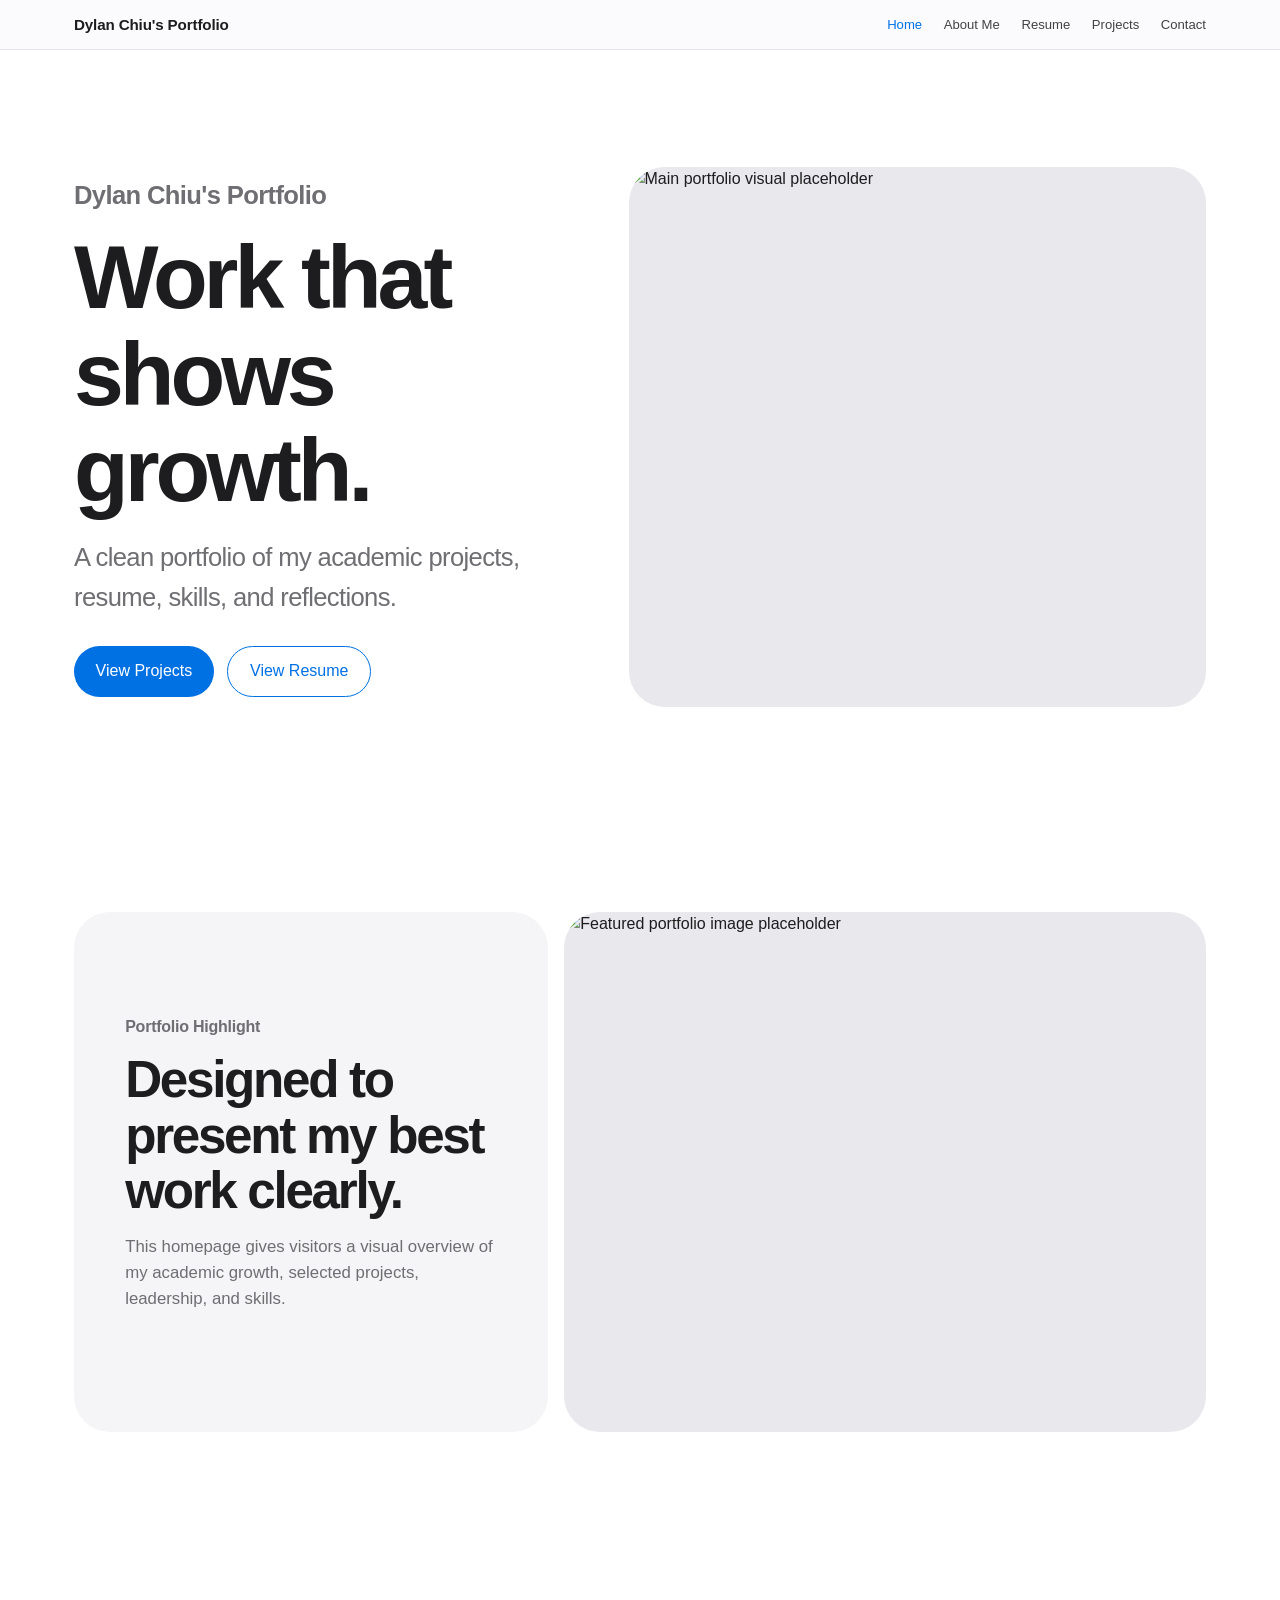
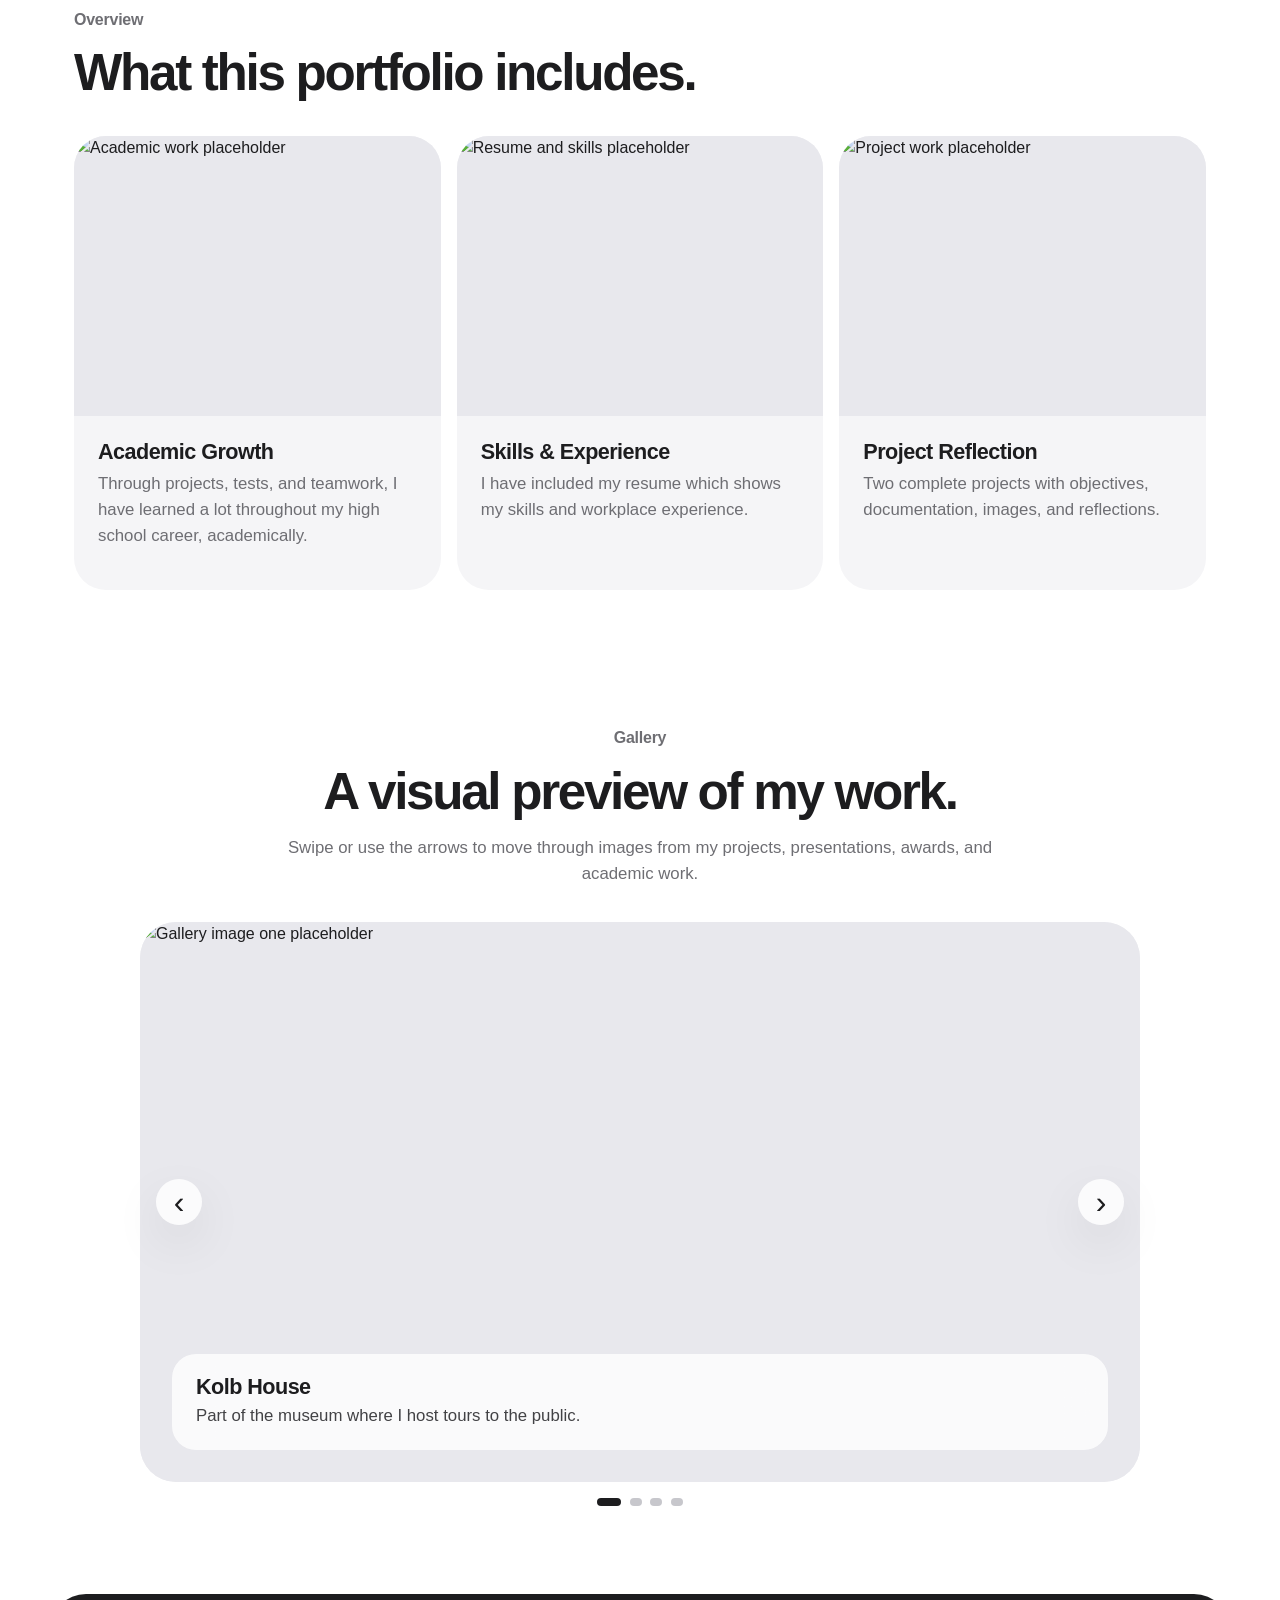
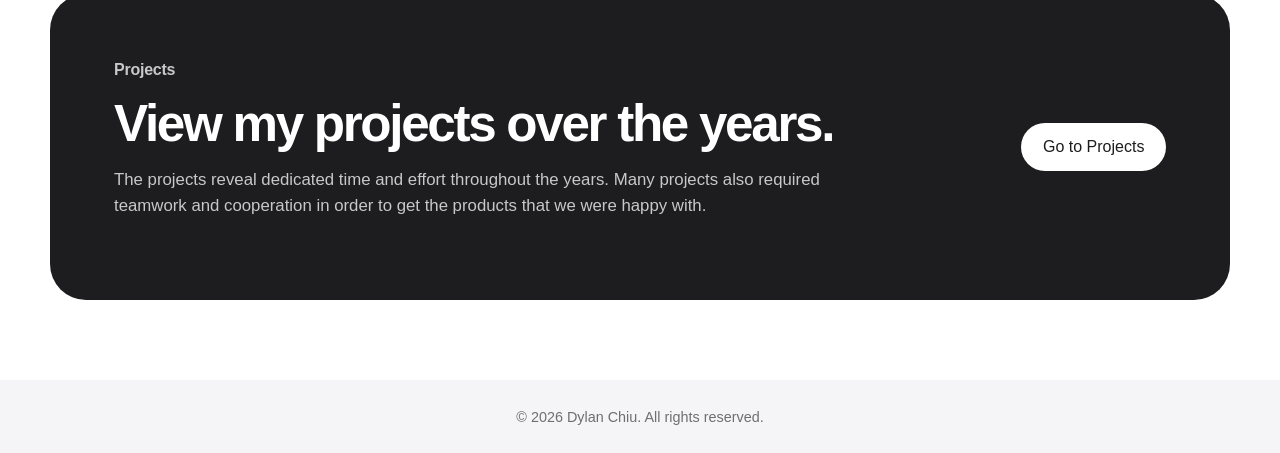
==== index.html @ 3a3d40ba "Add files via upload" ====
<!DOCTYPE html>
<html lang="en">
<head>
  <meta charset="UTF-8" />
  <meta name="viewport" content="width=device-width, initial-scale=1.0" />
  <title>Dylan Chiu's | Portfolio</title>
  <link rel="stylesheet" href="styles.css" />
</head>
<body>
  <header class="site-header">
    <nav class="navbar">
      <a href="index.html" class="site-name">Dylan Chiu's Portfolio</a>

      <button class="menu-toggle" id="menuToggle" aria-label="Open navigation menu">
        ☰
      </button>

      <ul class="nav-links" id="navLinks">
        <li><a href="index.html" class="active">Home</a></li>
        <li><a href="about.html">About Me</a></li>
        <li><a href="resume.html">Resume</a></li>
        <li><a href="projects.html">Projects</a></li>
        <li><a href="contact.html">Contact</a></li>
      </ul>
    </nav>
  </header>

  <main>
    <section class="hero home-hero">
      <div class="hero-text">
        <p class="eyebrow">Dylan Chiu's Portfolio</p>
        <h1>Work that shows growth.</h1>
        <p>
          A clean portfolio of my academic projects, resume, skills, and reflections.
        </p>
        <div class="hero-buttons">
          <a href="projects.html" class="button primary-button">View Projects</a>
          <a href="resume.html" class="button secondary-button">View Resume</a>
        </div>
      </div>

      <div class="hero-image-card">
        <img
          src="images/home-hero.jpeg"
          alt="Main portfolio visual placeholder"
          class="hero-main-image"
        />
      </div>
    </section>

    <section class="section feature-showcase">
      <div class="feature-text">
        <p class="eyebrow">Portfolio Highlight</p>
        <h2>Designed to present my best work clearly.</h2>
        <p>
          This homepage gives visitors a visual overview of my academic growth,
          selected projects, leadership, and skills.
        </p>
      </div>

      <div class="wide-image-card">
        <img
          src="images/home-feature.jpeg"
          alt="Featured portfolio image placeholder"
          class="wide-image"
        />
      </div>
    </section>

    <section class="section">
      <div class="section-heading">
        <p class="eyebrow">Overview</p>
        <h2>What this portfolio includes.</h2>
      </div>

      <div class="image-card-grid">
        <article class="image-card">
          <img
            src="images/home-academic.jpeg"
            alt="Academic work placeholder"
            class="card-image"
          />
          <div class="image-card-content">
            <h3>Academic Growth</h3>
            <p>
              Through projects, tests, and teamwork, I have learned a lot throughout my high school career, academically.
            </p>
          </div>
        </article>

        <article class="image-card">
          <img
            src="images/home-resume.jpeg"
            alt="Resume and skills placeholder"
            class="card-image"
          />
          <div class="image-card-content">
            <h3>Skills & Experience</h3>
            <p>
              I have included my resume which shows my skills and workplace experience.
            </p>
          </div>
        </article>

        <article class="image-card">
          <img
            src="images/home-projects.png"
            alt="Project work placeholder"
            class="card-image"
          />
          <div class="image-card-content">
            <h3>Project Reflection</h3>
            <p>
              Two complete projects with objectives, documentation, images, and reflections.
            </p>
          </div>
        </article>
      </div>
    </section>

    <section class="section slider-section">
      <div class="section-heading centered-heading">
        <p class="eyebrow">Gallery</p>
        <h2>A visual preview of my work.</h2>
        <p>
          Swipe or use the arrows to move through images from my projects,
          presentations, awards, and academic work.
        </p>
      </div>

      <div class="slider-container">
        <button class="slider-button prev-button" id="prevSlide" aria-label="Previous image">
          ‹
        </button>

        <div class="slider-window">
          <div class="slider-track" id="sliderTrack">
            <div class="slide">
              <img src="images/gallery-one.jpeg" alt="Gallery image one placeholder" />
              <div class="slide-caption">
                <h3>Kolb House</h3>
                <p>Part of the museum where I host tours to the public.</p>
              </div>
            </div>

            <div class="slide">
              <img src="images/gallery-two.jpeg" alt="Gallery image two placeholder" />
              <div class="slide-caption">
                <h3>Dublin Archives</h3>
                <p>A social media account I created to publicize my work to the public.</p>
              </div>
            </div>

            <div class="slide">
              <img src="images/gallery-three.jpeg" alt="Gallery image three placeholder" />
              <div class="slide-caption">
                <h3>Soccer</h3>
                <p>Being on the soccer team at EHS for three years developed my teamwork skills.</p>
              </div>
            </div>

            <div class="slide">
              <img src="images/gallery-four.jpeg" alt="Gallery image four placeholder" />
              <div class="slide-caption">
                <h3>Cross Country</h3>
                <p>Cross country allowed me to meet new people and form new connections in my freshmen year.</p>
              </div>
            </div>
          </div>
        </div>

        <button class="slider-button next-button" id="nextSlide" aria-label="Next image">
          ›
        </button>
      </div>

      <div class="slider-dots" id="sliderDots">
        <button class="dot active" aria-label="Go to slide 1"></button>
        <button class="dot" aria-label="Go to slide 2"></button>
        <button class="dot" aria-label="Go to slide 3"></button>
        <button class="dot" aria-label="Go to slide 4"></button>
      </div>
    </section>

    <section class="section highlight-section">
      <div>
        <p class="eyebrow">Projects</p>
        <h2>View my projects over the years.</h2>
        <p>
          The projects reveal dedicated time and effort throughout the years. Many projects also required teamwork and cooperation in order to get the products that we were happy with.
        </p>
      </div>
      <a href="projects.html" class="button primary-button">Go to Projects</a>
    </section>
  </main>

  <footer class="footer">
    <p>&copy; 2026 Dylan Chiu. All rights reserved.</p>
  </footer>

  <script src="script.js"></script>
</body>
</html>
---- styles.css ----
:root {
  --black: #1d1d1f;
  --dark-gray: #424245;
  --medium-gray: #6e6e73;
  --light-gray: #f5f5f7;
  --border-gray: #d2d2d7;
  --white: #ffffff;
  --blue: #0071e3;
  --blue-hover: #0077ed;
  --shadow: 0 18px 50px rgba(0, 0, 0, 0.08);
  --radius: 28px;
  --max-width: 1180px;
}

* {
  box-sizing: border-box;
}

html {
  scroll-behavior: smooth;
}

body {
  margin: 0;
  font-family: -apple-system, BlinkMacSystemFont, "SF Pro Display", "SF Pro Text",
    "Helvetica Neue", Arial, sans-serif;
  background: var(--white);
  color: var(--black);
  line-height: 1.55;
  -webkit-font-smoothing: antialiased;
}

img {
  max-width: 100%;
  display: block;
}

a {
  color: inherit;
}

p {
  margin-top: 0;
  color: var(--medium-gray);
  font-size: 1.05rem;
}

h1,
h2,
h3 {
  color: var(--black);
  line-height: 1.08;
  margin-top: 0;
  font-weight: 700;
  letter-spacing: -0.045em;
}

h1 {
  font-size: clamp(3rem, 7vw, 6.25rem);
  margin-bottom: 1.2rem;
}

h2 {
  font-size: clamp(2.1rem, 4vw, 4rem);
  margin-bottom: 1rem;
}

h3 {
  font-size: 1.35rem;
  letter-spacing: -0.025em;
}

ul {
  padding-left: 1.25rem;
}

li {
  color: var(--medium-gray);
  margin-bottom: 0.45rem;
}

/* Header */

.site-header {
  position: sticky;
  top: 0;
  z-index: 100;
  background: rgba(251, 251, 253, 0.82);
  backdrop-filter: saturate(180%) blur(20px);
  border-bottom: 1px solid rgba(210, 210, 215, 0.5);
}

.navbar {
  max-width: var(--max-width);
  margin: 0 auto;
  padding: 0.75rem 1.5rem;
  display: flex;
  align-items: center;
  justify-content: space-between;
}

.site-name {
  text-decoration: none;
  font-size: 0.95rem;
  font-weight: 600;
  color: var(--black);
  letter-spacing: -0.01em;
}

.nav-links {
  list-style: none;
  display: flex;
  align-items: center;
  gap: 1.35rem;
  padding: 0;
  margin: 0;
}

.nav-links li {
  margin: 0;
}

.nav-links a {
  text-decoration: none;
  color: var(--dark-gray);
  font-size: 0.82rem;
  font-weight: 400;
  transition: color 0.2s ease;
}

.nav-links a:hover,
.nav-links a.active {
  color: var(--blue);
}

.menu-toggle {
  display: none;
  border: none;
  background: transparent;
  color: var(--black);
  font-size: 1.35rem;
  cursor: pointer;
}

/* Layout */

main {
  min-height: 80vh;
}

.section,
.hero,
.page-header {
  max-width: var(--max-width);
  margin: 0 auto;
  padding: 5.5rem 1.5rem;
}

.page-header {
  text-align: center;
  padding-top: 6rem;
  padding-bottom: 3rem;
}

.page-header p {
  max-width: 760px;
  margin-left: auto;
  margin-right: auto;
  font-size: clamp(1.15rem, 2vw, 1.55rem);
}

.eyebrow {
  color: var(--medium-gray);
  text-transform: none;
  font-size: 1rem;
  font-weight: 600;
  letter-spacing: -0.015em;
  margin-bottom: 0.8rem;
}

.section-heading {
  max-width: 820px;
  margin-bottom: 2.2rem;
}

.centered-heading {
  text-align: center;
  margin-left: auto;
  margin-right: auto;
}

.centered-heading p {
  max-width: 720px;
  margin-left: auto;
  margin-right: auto;
}

/* Buttons */

.button {
  display: inline-flex;
  align-items: center;
  justify-content: center;
  text-decoration: none;
  border-radius: 999px;
  padding: 0.75rem 1.35rem;
  font-size: 1rem;
  font-weight: 500;
  transition: background 0.2s ease, color 0.2s ease, transform 0.2s ease;
}

.button:hover {
  transform: translateY(-1px);
}

.primary-button {
  background: var(--blue);
  color: white;
}

.primary-button:hover {
  background: var(--blue-hover);
}

.secondary-button {
  background: transparent;
  color: var(--blue);
  border: 1px solid var(--blue);
}

.secondary-button:hover {
  background: var(--blue);
  color: white;
}

/* Home */

.hero {
  min-height: 86vh;
  display: grid;
  grid-template-columns: 1.15fr 0.85fr;
  gap: 2rem;
  align-items: center;
}

.home-hero {
  grid-template-columns: 0.95fr 1.05fr;
}

.hero-text {
  text-align: left;
}

.hero-text p {
  max-width: 720px;
  font-size: clamp(1.2rem, 2vw, 1.65rem);
  color: var(--medium-gray);
  letter-spacing: -0.025em;
}

.hero-buttons {
  display: flex;
  gap: 0.85rem;
  flex-wrap: wrap;
  margin-top: 1.8rem;
}

.hero-image-card {
  background: var(--light-gray);
  border-radius: 36px;
  overflow: hidden;
  min-height: 540px;
}

.hero-main-image {
  width: 100%;
  height: 100%;
  min-height: 540px;
  object-fit: cover;
  background: #e8e8ed;
}

.feature-showcase {
  display: grid;
  grid-template-columns: 0.85fr 1.15fr;
  gap: 1rem;
  align-items: stretch;
}

.feature-text {
  background: var(--light-gray);
  border-radius: 36px;
  padding: clamp(2rem, 4vw, 4rem);
  display: flex;
  flex-direction: column;
  justify-content: center;
}

.wide-image-card {
  border-radius: 36px;
  overflow: hidden;
  background: #e8e8ed;
  min-height: 520px;
}

.wide-image {
  width: 100%;
  height: 100%;
  min-height: 520px;
  object-fit: cover;
}

.image-card-grid {
  display: grid;
  grid-template-columns: repeat(3, 1fr);
  gap: 1rem;
}

.image-card {
  background: var(--light-gray);
  border-radius: 32px;
  overflow: hidden;
}

.card-image {
  width: 100%;
  height: 280px;
  object-fit: cover;
  background: #e8e8ed;
}

.image-card-content {
  padding: 1.5rem;
}

.image-card-content h3 {
  margin-bottom: 0.5rem;
}

/* Cards */

.three-column-grid {
  display: grid;
  grid-template-columns: repeat(3, 1fr);
  gap: 1rem;
}

.card,
.content-block,
.sidebar-card,
.resume-section {
  background: var(--light-gray);
  border: none;
  border-radius: var(--radius);
  padding: 2rem;
  box-shadow: none;
}

.card {
  min-height: 260px;
  display: flex;
  flex-direction: column;
  justify-content: flex-start;
}

.highlight-section {
  background: var(--black);
  color: white;
  border-radius: 36px;
  padding: 4rem;
  margin-bottom: 5rem;
  display: flex;
  align-items: center;
  justify-content: space-between;
  gap: 2rem;
}

.highlight-section h2 {
  color: white;
}

.highlight-section p {
  color: #c7c7cc;
  max-width: 780px;
}

.highlight-section .primary-button {
  background: white;
  color: var(--black);
}

.highlight-section .primary-button:hover {
  background: var(--light-gray);
}

/* Slider */

.slider-section {
  padding-top: 3rem;
}

.slider-container {
  position: relative;
  max-width: 1000px;
  margin: 2rem auto 0;
}

.slider-window {
  overflow: hidden;
  border-radius: 36px;
  background: var(--light-gray);
}

.slider-track {
  display: flex;
  transition: transform 0.45s ease;
  touch-action: pan-y;
}

.slide {
  min-width: 100%;
  position: relative;
  background: var(--light-gray);
}

.slide img {
  width: 100%;
  height: 560px;
  object-fit: cover;
  background: #e8e8ed;
}

.slide-caption {
  position: absolute;
  left: 2rem;
  right: 2rem;
  bottom: 2rem;
  background: rgba(255, 255, 255, 0.78);
  backdrop-filter: blur(18px);
  border-radius: 24px;
  padding: 1.3rem 1.5rem;
}

.slide-caption h3 {
  margin-bottom: 0.3rem;
}

.slide-caption p {
  margin-bottom: 0;
  color: var(--dark-gray);
}

.slider-button {
  position: absolute;
  top: 50%;
  transform: translateY(-50%);
  z-index: 5;
  width: 46px;
  height: 46px;
  border: none;
  border-radius: 50%;
  background: rgba(255, 255, 255, 0.82);
  backdrop-filter: blur(14px);
  color: var(--black);
  font-size: 2rem;
  line-height: 1;
  cursor: pointer;
  box-shadow: var(--shadow);
}

.prev-button {
  left: 1rem;
}

.next-button {
  right: 1rem;
}

.slider-dots {
  display: flex;
  justify-content: center;
  gap: 0.55rem;
  margin-top: 1rem;
}

.dot {
  width: 8px;
  height: 8px;
  border: none;
  border-radius: 999px;
  background: #c7c7cc;
  cursor: pointer;
  transition: width 0.25s ease, background 0.25s ease;
}

.dot.active {
  width: 24px;
  background: var(--black);
}

/* About */

.two-column-layout {
  display: grid;
  grid-template-columns: 0.9fr 1.1fr;
  gap: 1rem;
  align-items: stretch;
}

.profile-image {
  width: 100%;
  height: 100%;
  min-height: 480px;
  object-fit: cover;
  border-radius: var(--radius);
  background: var(--light-gray);
}

.content-block {
  display: flex;
  flex-direction: column;
  justify-content: center;
}

.content-block p {
  font-size: 1.08rem;
}

/* Resume */

.resume-layout {
  display: grid;
  grid-template-columns: 1.5fr 0.85fr;
  gap: 1rem;
  align-items: start;
}

.resume-main,
.resume-sidebar {
  display: grid;
  gap: 1rem;
}

.resume-section h2,
.sidebar-card h2 {
  border-bottom: 1px solid var(--border-gray);
  padding-bottom: 0.8rem;
  margin-bottom: 1.2rem;
  font-size: clamp(1.6rem, 2.5vw, 2.4rem);
}

.resume-entry {
  padding-top: 0.5rem;
}

.resume-entry-header {
  display: flex;
  justify-content: space-between;
  gap: 1rem;
  border-bottom: 1px solid var(--border-gray);
  padding-bottom: 0.7rem;
  margin-bottom: 0.9rem;
}

.resume-entry-header h3 {
  margin-bottom: 0;
}

.resume-entry-header span {
  color: var(--medium-gray);
  font-weight: 500;
  white-space: nowrap;
}

.tag-list {
  list-style: none;
  padding: 0;
  display: flex;
  flex-wrap: wrap;
  gap: 0.55rem;
}

.tag-list li {
  background: white;
  color: var(--black);
  border-radius: 999px;
  padding: 0.5rem 0.85rem;
  font-weight: 500;
  font-size: 0.92rem;
  margin: 0;
}

/* Projects */

.project-list {
  display: grid;
  gap: 1.2rem;
}

.project-card {
  background: var(--light-gray);
  border-radius: 36px;
  overflow: hidden;
  display: grid;
  grid-template-columns: 0.95fr 1.05fr;
  min-height: 620px;
}

.project-image-wrapper {
  background: #e8e8ed;
  min-height: 100%;
}

.project-image {
  width: 100%;
  height: 100%;
  min-height: 620px;
  object-fit: cover;
}

.project-content {
  padding: clamp(2rem, 4vw, 4rem);
  display: flex;
  flex-direction: column;
  justify-content: center;
}

.project-content h2 {
  font-size: clamp(2.2rem, 4.5vw, 4.4rem);
}

.project-content h3 {
  margin-top: 1.2rem;
  margin-bottom: 0.4rem;
}

.project-meta {
  display: grid;
  grid-template-columns: repeat(2, 1fr);
  gap: 0.7rem;
  margin: 1.2rem 0;
}

.project-meta p {
  background: white;
  border-radius: 18px;
  padding: 0.9rem 1rem;
  margin: 0;
  color: var(--dark-gray);
}

.project-links {
  display: flex;
  gap: 0.8rem;
  flex-wrap: wrap;
  margin-top: 1.5rem;
}

/* Contact */

.contact-list {
  background: white;
  border-radius: 22px;
  padding: 1.2rem;
  margin-top: 1rem;
}

.contact-list p {
  margin-bottom: 0.45rem;
}

/* Footer */

.footer {
  text-align: center;
  background: var(--light-gray);
  padding: 1.6rem;
}

.footer p {
  margin: 0;
  font-size: 0.9rem;
  color: var(--medium-gray);
}

/* Responsive */

@media (max-width: 900px) {
  .menu-toggle {
    display: block;
  }

  .nav-links {
    display: none;
    position: absolute;
    top: 58px;
    left: 1rem;
    right: 1rem;
    background: rgba(251, 251, 253, 0.98);
    backdrop-filter: blur(20px);
    border: 1px solid var(--border-gray);
    border-radius: 22px;
    padding: 1rem;
    flex-direction: column;
    align-items: stretch;
    gap: 0;
    box-shadow: var(--shadow);
  }

  .nav-links.show {
    display: flex;
  }

  .nav-links a {
    display: block;
    padding: 0.85rem;
    font-size: 1rem;
  }

  .hero,
  .home-hero,
  .feature-showcase,
  .two-column-layout,
  .resume-layout,
  .project-card {
    grid-template-columns: 1fr;
  }

  .hero {
    min-height: auto;
    text-align: center;
  }

  .hero-text {
    text-align: center;
  }

  .hero-text p {
    margin-left: auto;
    margin-right: auto;
  }

  .hero-buttons {
    justify-content: center;
  }

  .three-column-grid,
  .image-card-grid {
    grid-template-columns: 1fr;
  }

  .highlight-section {
    flex-direction: column;
    align-items: flex-start;
    padding: 2.5rem;
  }

  .hero-image-card,
  .hero-main-image,
  .wide-image-card,
  .wide-image,
  .profile-image,
  .project-image {
    min-height: 320px;
  }

  .project-card {
    min-height: auto;
  }

  .slide img {
    height: 430px;
  }

  .slide-caption {
    left: 1rem;
    right: 1rem;
    bottom: 1rem;
  }

  .resume-entry-header {
    flex-direction: column;
    gap: 0.25rem;
  }

  .resume-entry-header span {
    white-space: normal;
  }
}

@media (max-width: 560px) {
  h1 {
    font-size: clamp(2.5rem, 14vw, 4rem);
  }

  .section,
  .hero,
  .page-header {
    padding: 3.5rem 1rem;
  }

  .card,
  .content-block,
  .sidebar-card,
  .resume-section,
  .feature-text,
  .project-content {
    padding: 1.4rem;
    border-radius: 24px;
  }

  .hero-image-card,
  .hero-main-image,
  .wide-image-card,
  .wide-image {
    min-height: 280px;
    border-radius: 26px;
  }

  .highlight-section,
  .project-card,
  .slider-window {
    border-radius: 26px;
  }

  .hero-buttons,
  .project-links {
    flex-direction: column;
  }

  .button {
    width: 100%;
  }

  .project-meta {
    grid-template-columns: 1fr;
  }

  .slide img {
    height: 360px;
  }

  .slide-caption {
    position: static;
    border-radius: 0;
    background: white;
    backdrop-filter: none;
  }

  .slider-button {
    width: 40px;
    height: 40px;
    font-size: 1.7rem;
  }

  .prev-button {
    left: 0.6rem;
  }

  .next-button {
    right: 0.6rem;
  }
}
/* ---------- Horizontal Project One Layout ---------- */

.project-card-horizontal {
  display: block;
  min-height: auto;
}

.project-horizontal-image-wrapper {
  width: 100%;
  background: #e8e8ed;
}

.project-horizontal-image {
  width: 100%;
  height: 430px;
  object-fit: cover;
  background: #e8e8ed;
}

.project-horizontal-content {
  padding: clamp(2rem, 4vw, 4rem);
}

.project-text-grid {
  display: grid;
  grid-template-columns: 1fr 1fr;
  gap: 2rem;
}

@media (max-width: 900px) {
  .project-text-grid {
    grid-template-columns: 1fr;
  }

  .project-horizontal-image {
    height: 320px;
  }
}

@media (max-width: 560px) {
  .project-horizontal-image {
    height: 240px;
  }
}
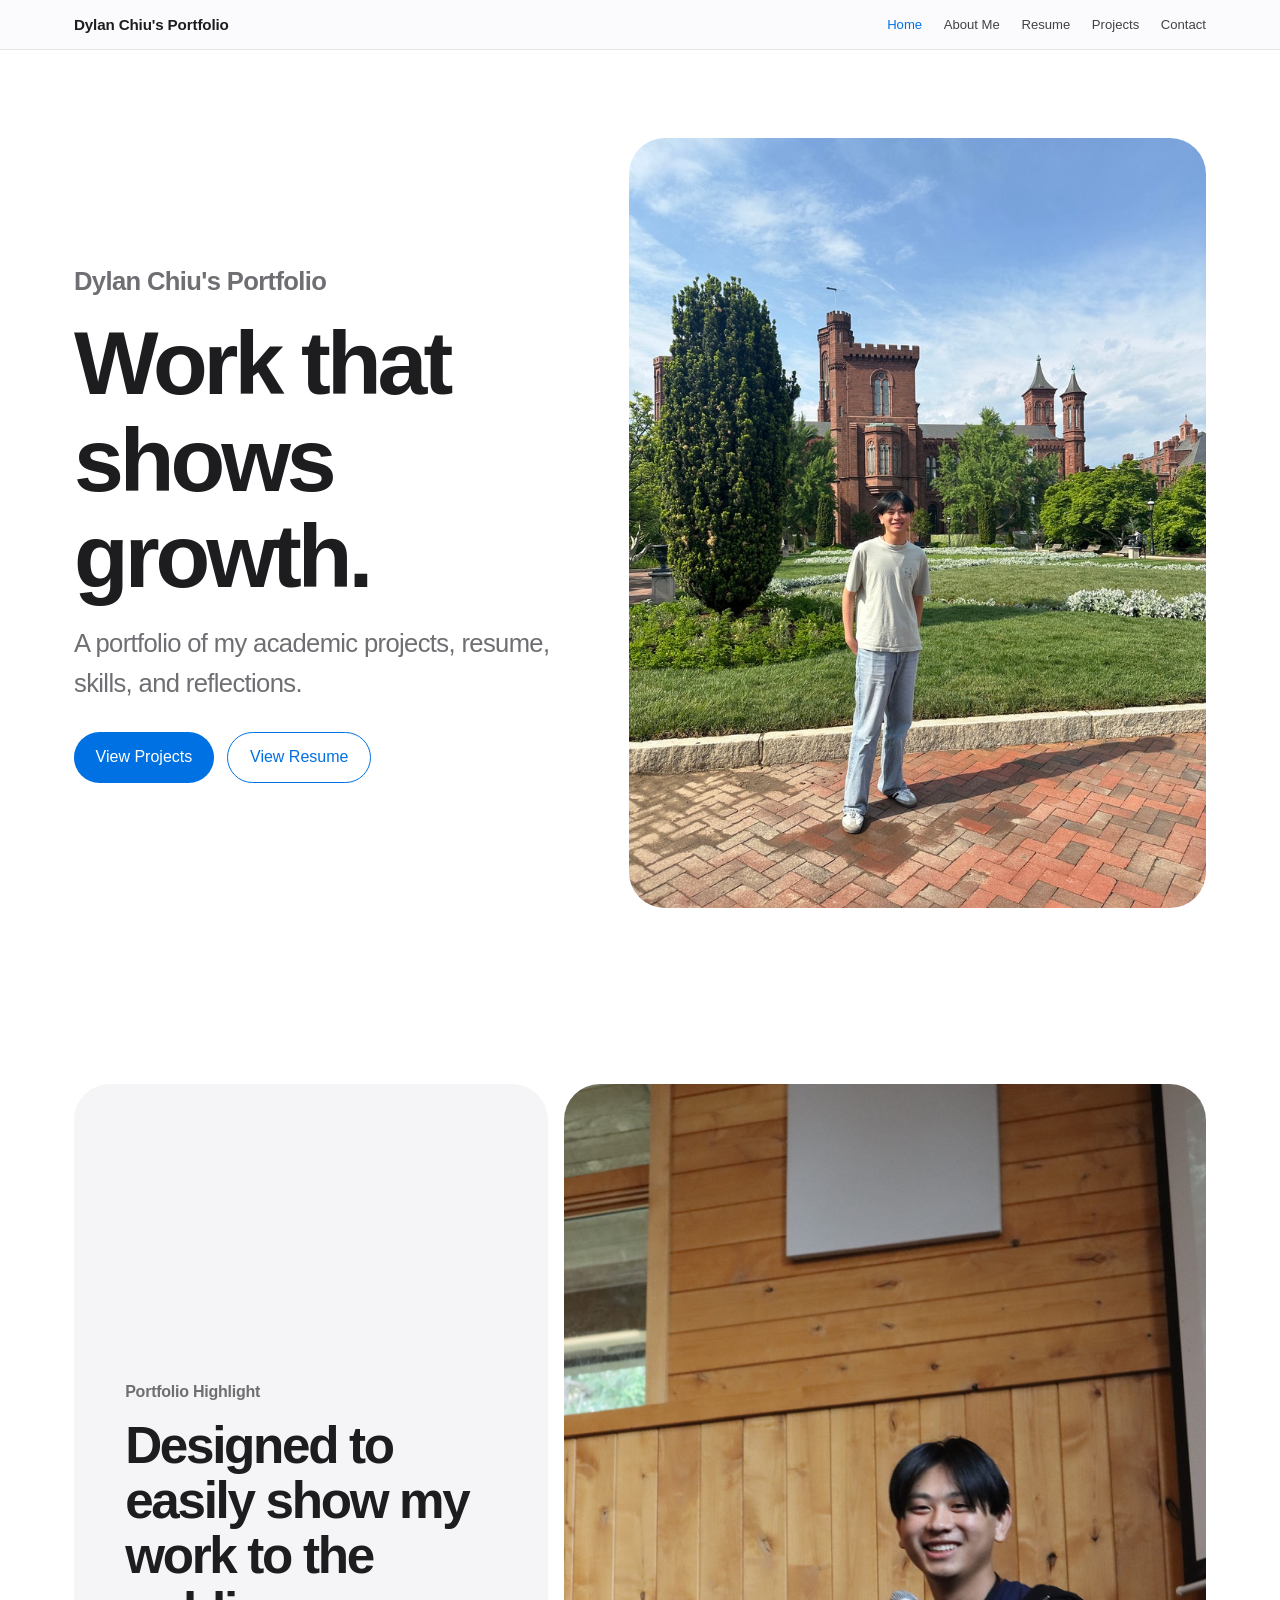
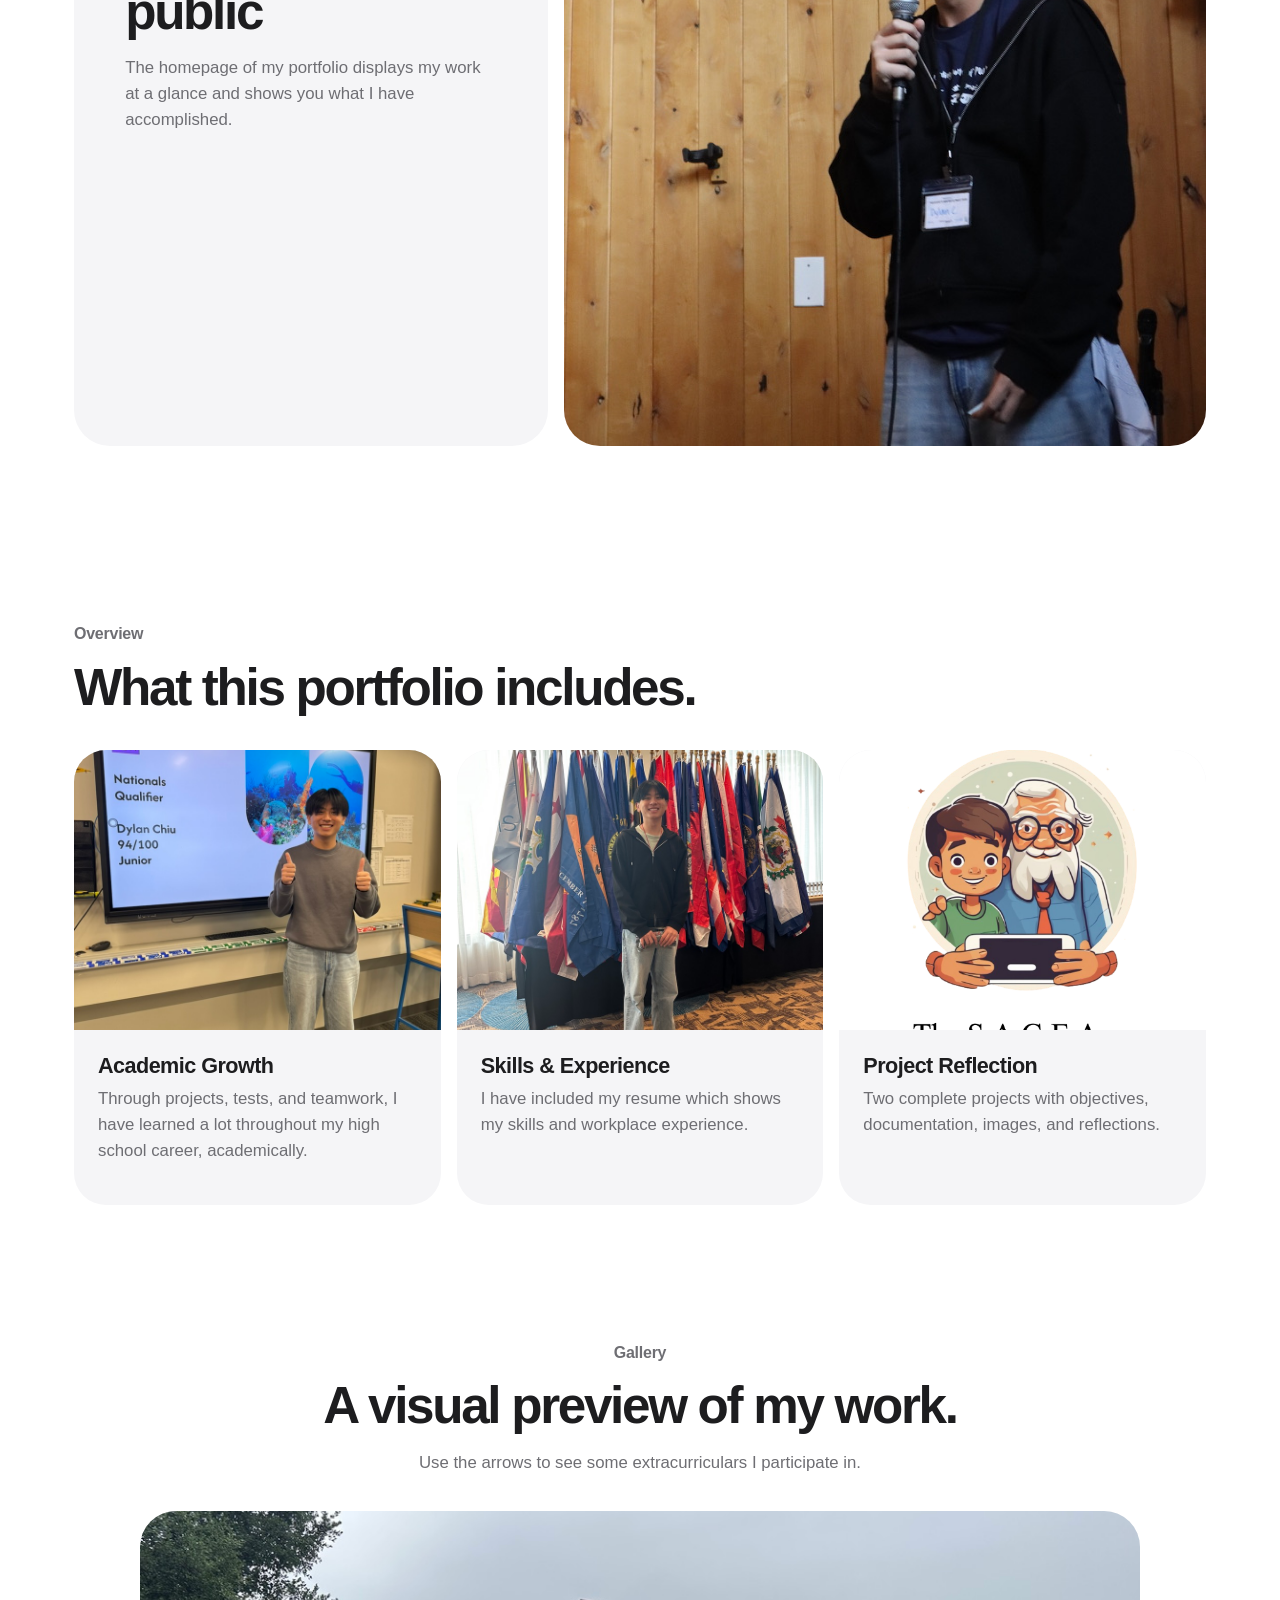
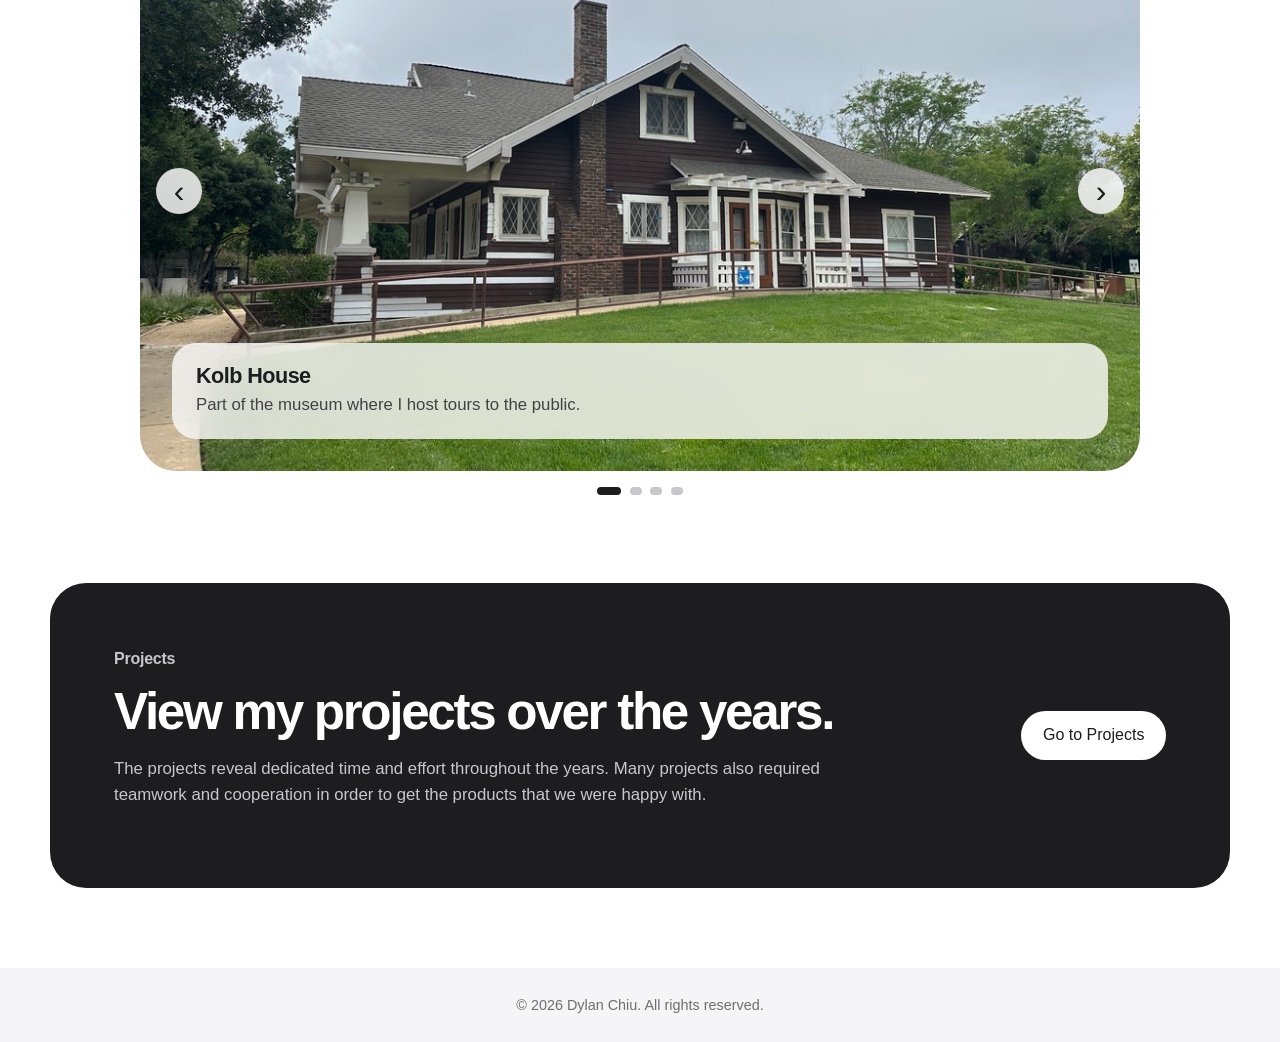
==== commit 2dbf217f: "Update index.html" ====
--- a/index.html
+++ b/index.html
@@ -31,7 +31,7 @@
         <p class="eyebrow">Dylan Chiu's Portfolio</p>
         <h1>Work that shows growth.</h1>
         <p>
-          A clean portfolio of my academic projects, resume, skills, and reflections.
+          A  portfolio of my academic projects, resume, skills, and reflections.
         </p>
         <div class="hero-buttons">
           <a href="projects.html" class="button primary-button">View Projects</a>
@@ -51,10 +51,9 @@
     <section class="section feature-showcase">
       <div class="feature-text">
         <p class="eyebrow">Portfolio Highlight</p>
-        <h2>Designed to present my best work clearly.</h2>
-        <p>
-          This homepage gives visitors a visual overview of my academic growth,
-          selected projects, leadership, and skills.
+        <h2>Designed to easily show my work to the public</h2>
+        <p>
+          The homepage of my portfolio displays my work at a glance and shows you what I have accomplished.
         </p>
       </div>
 
@@ -123,8 +122,7 @@
         <p class="eyebrow">Gallery</p>
         <h2>A visual preview of my work.</h2>
         <p>
-          Swipe or use the arrows to move through images from my projects,
-          presentations, awards, and academic work.
+          Use the arrows to see some extracurriculars I participate in.
         </p>
       </div>
 
@@ -200,4 +198,4 @@
 
   <script src="script.js"></script>
 </body>
-</html>+</html>
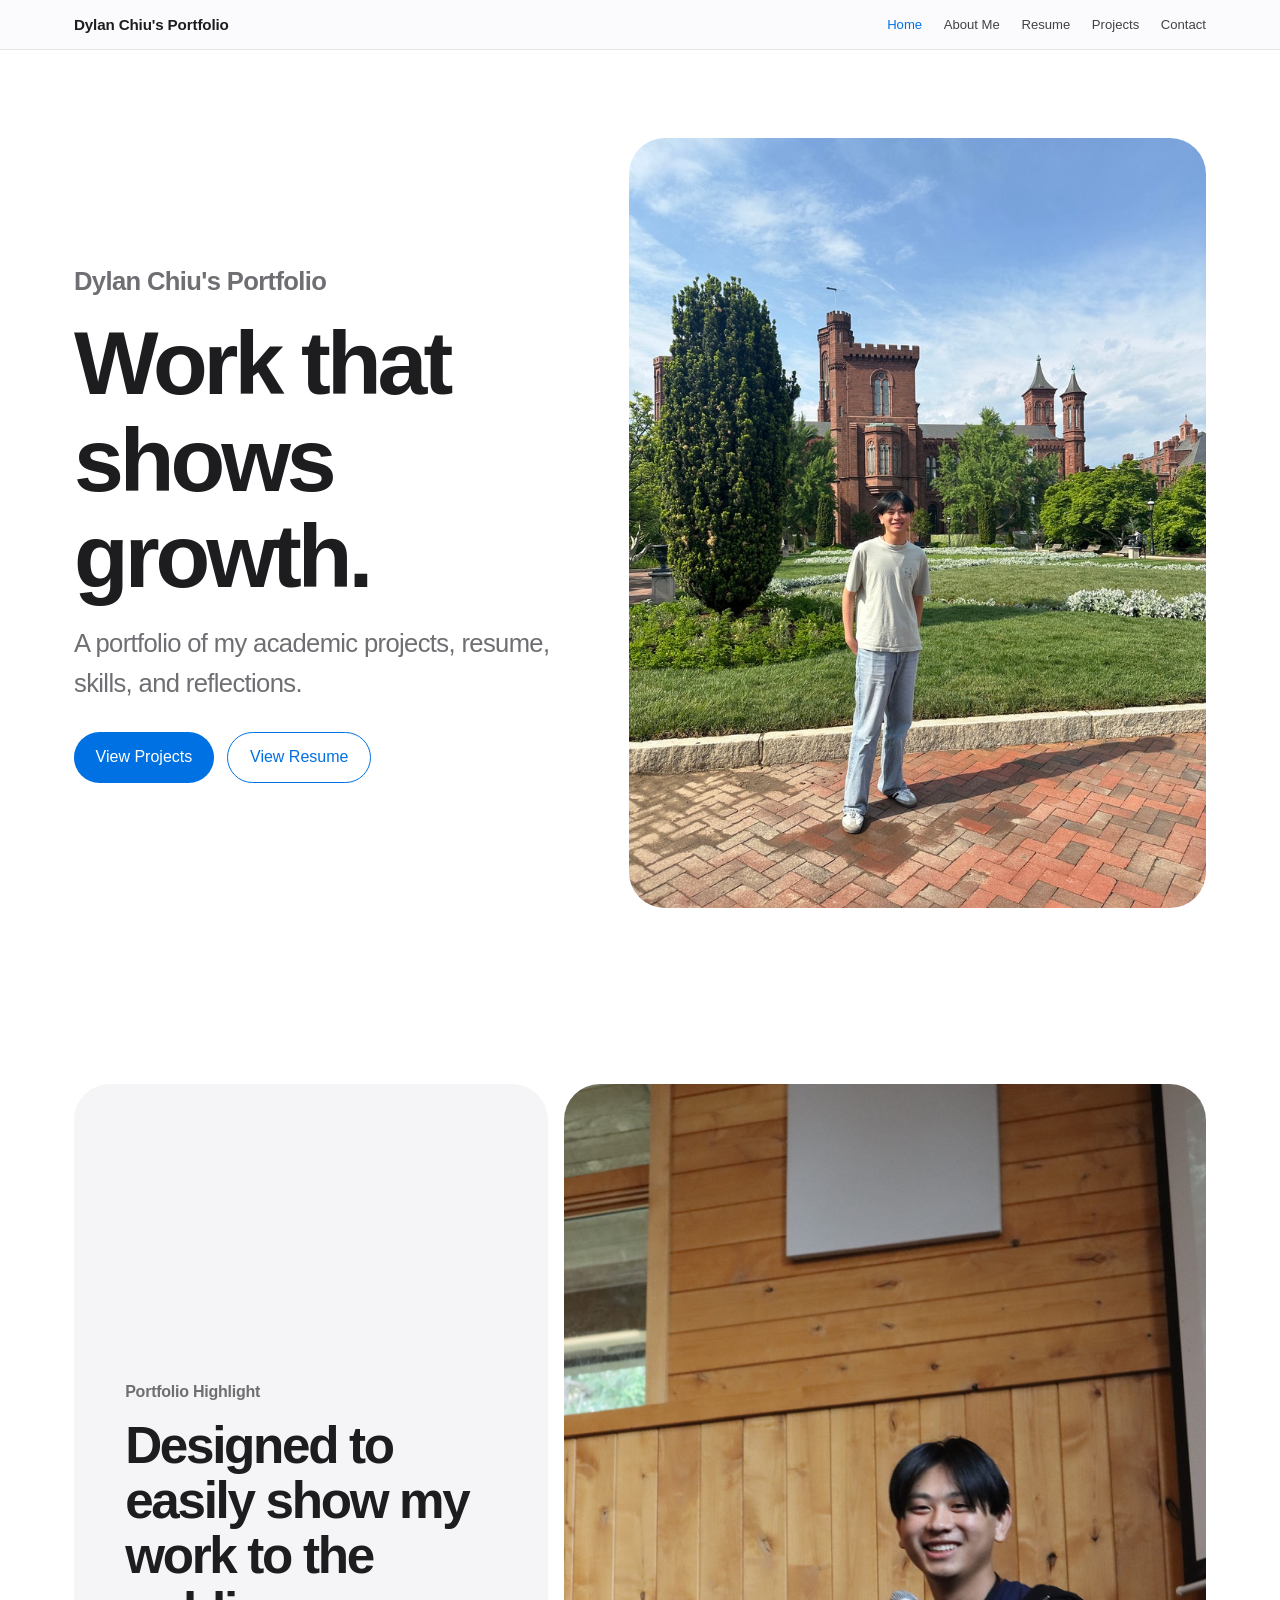
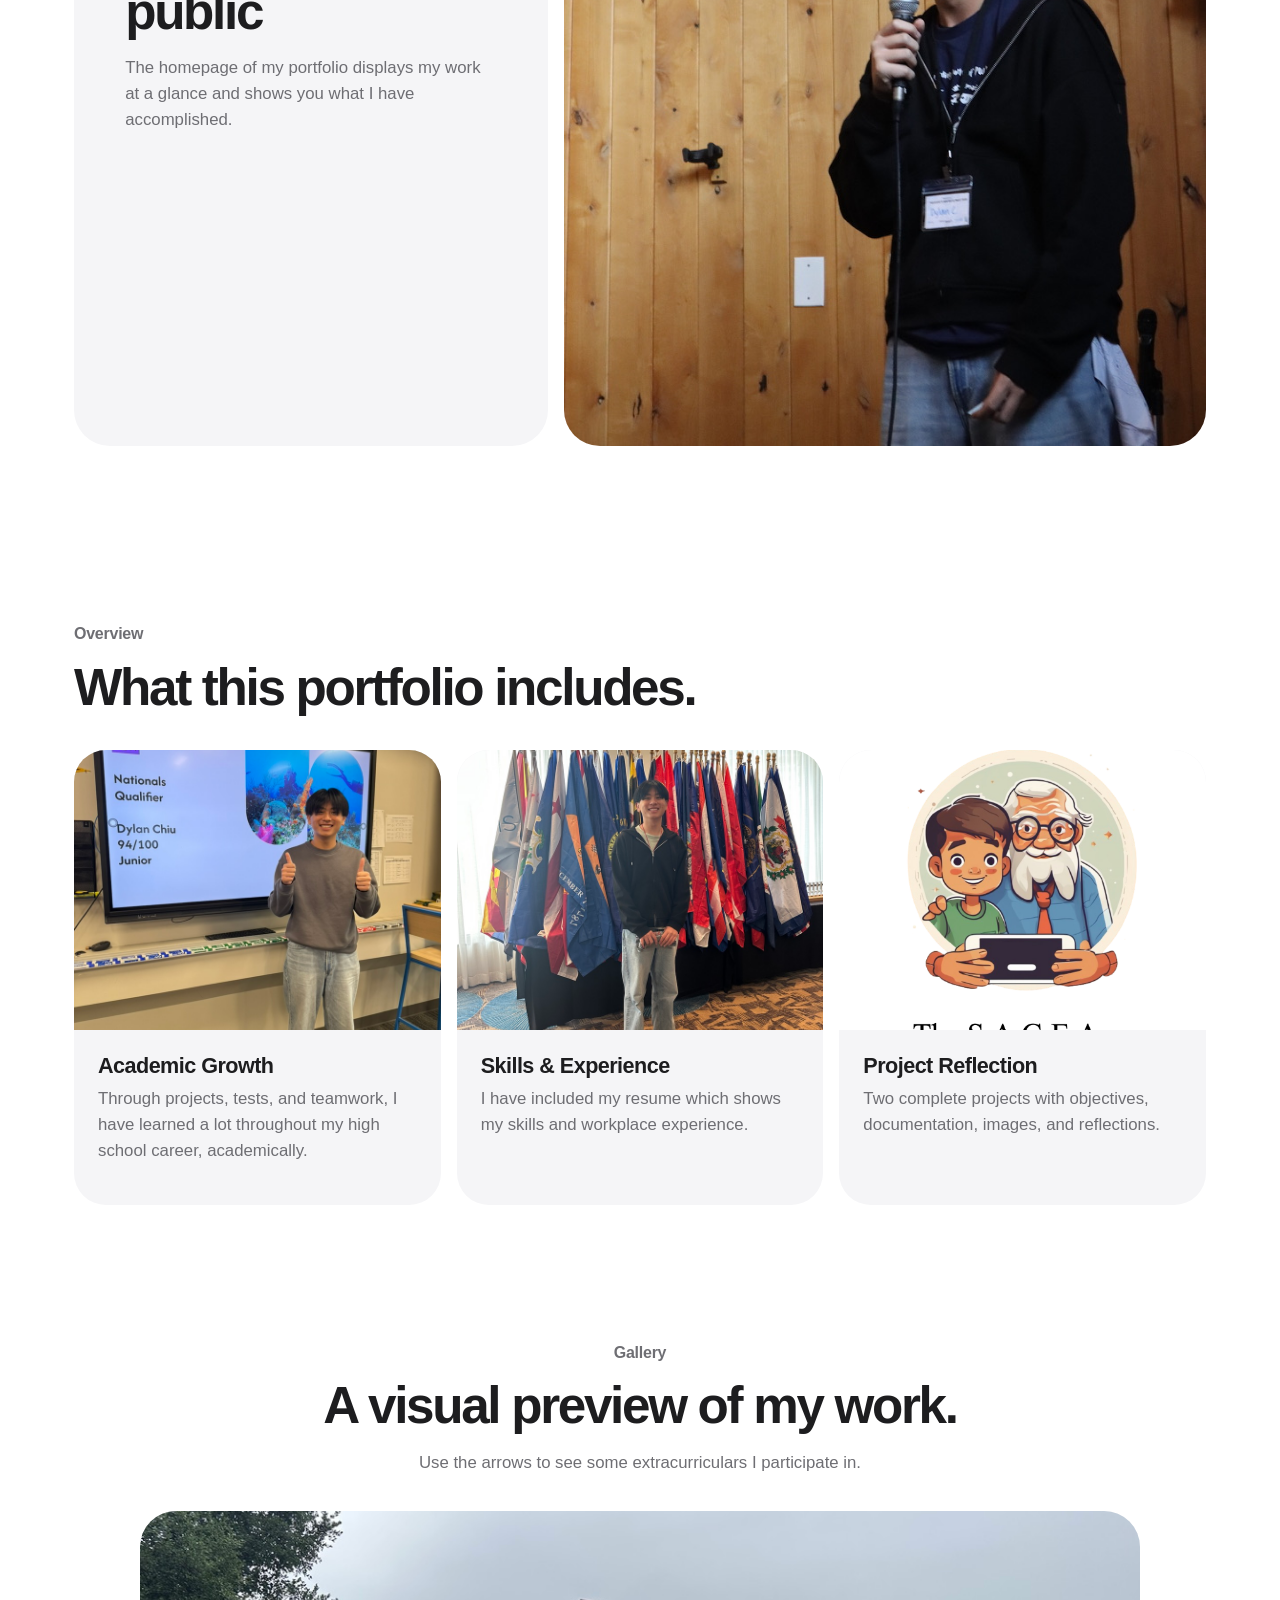
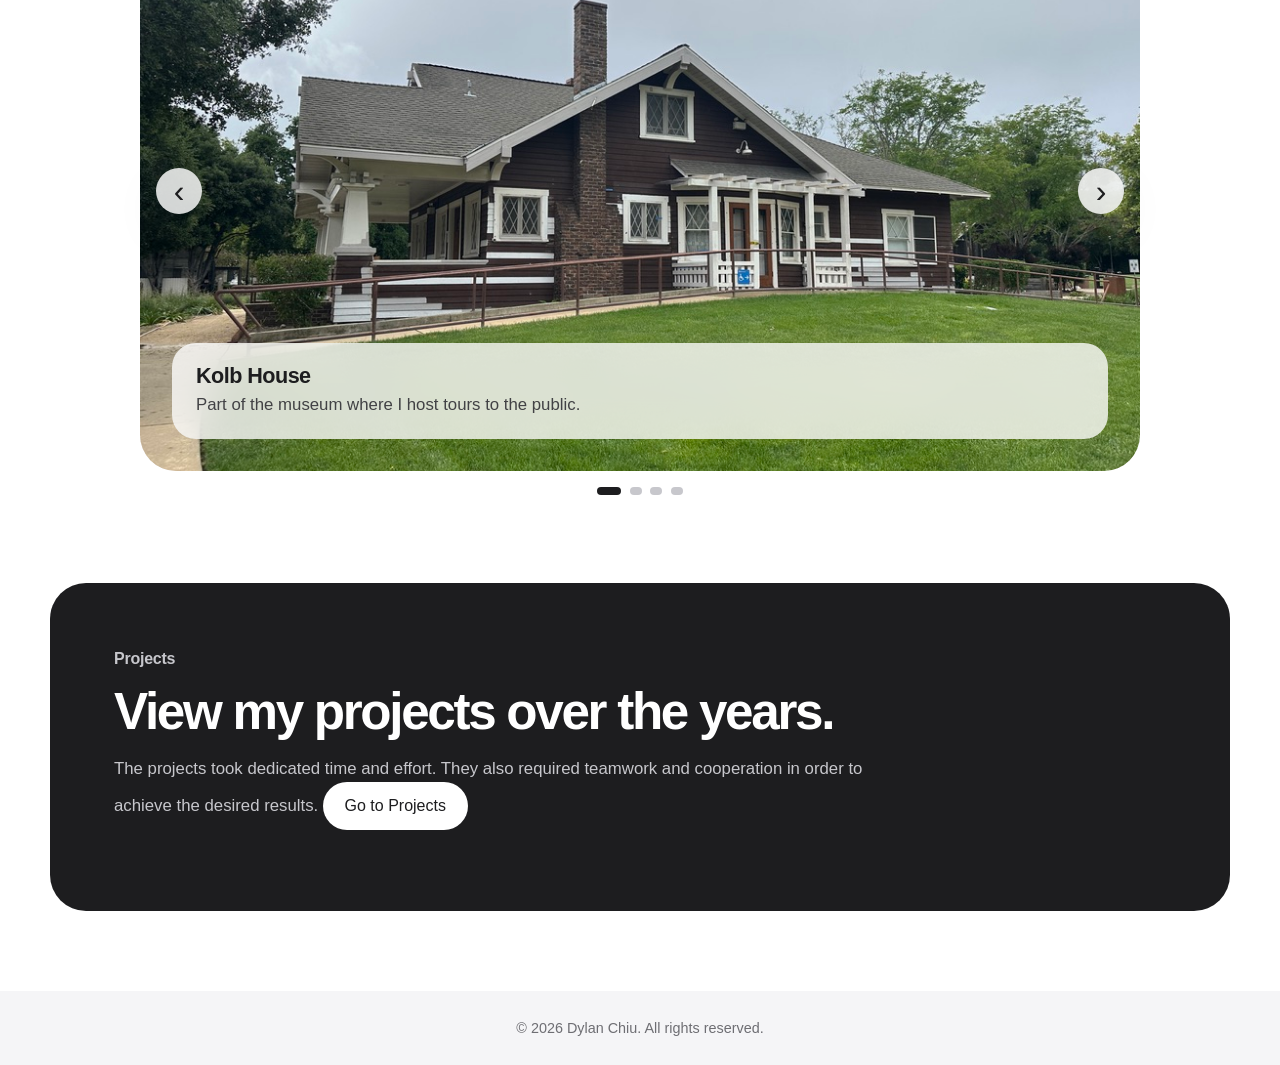
==== commit bbaa53c9: "Update index.html" ====
--- a/index.html
+++ b/index.html
@@ -145,7 +145,7 @@
               <img src="images/gallery-two.jpeg" alt="Gallery image two placeholder" />
               <div class="slide-caption">
                 <h3>Dublin Archives</h3>
-                <p>A social media account I created to publicize my work to the public.</p>
+                <p>A social media account I created to publicize my work to showcase artifacts of Dublin's history.</p>
               </div>
             </div>
 
@@ -185,9 +185,7 @@
         <p class="eyebrow">Projects</p>
         <h2>View my projects over the years.</h2>
         <p>
-          The projects reveal dedicated time and effort throughout the years. Many projects also required teamwork and cooperation in order to get the products that we were happy with.
-        </p>
-      </div>
+          The projects took dedicated time and effort. They  also required teamwork and cooperation in order to achieve the desired results.
       <a href="projects.html" class="button primary-button">Go to Projects</a>
     </section>
   </main>
